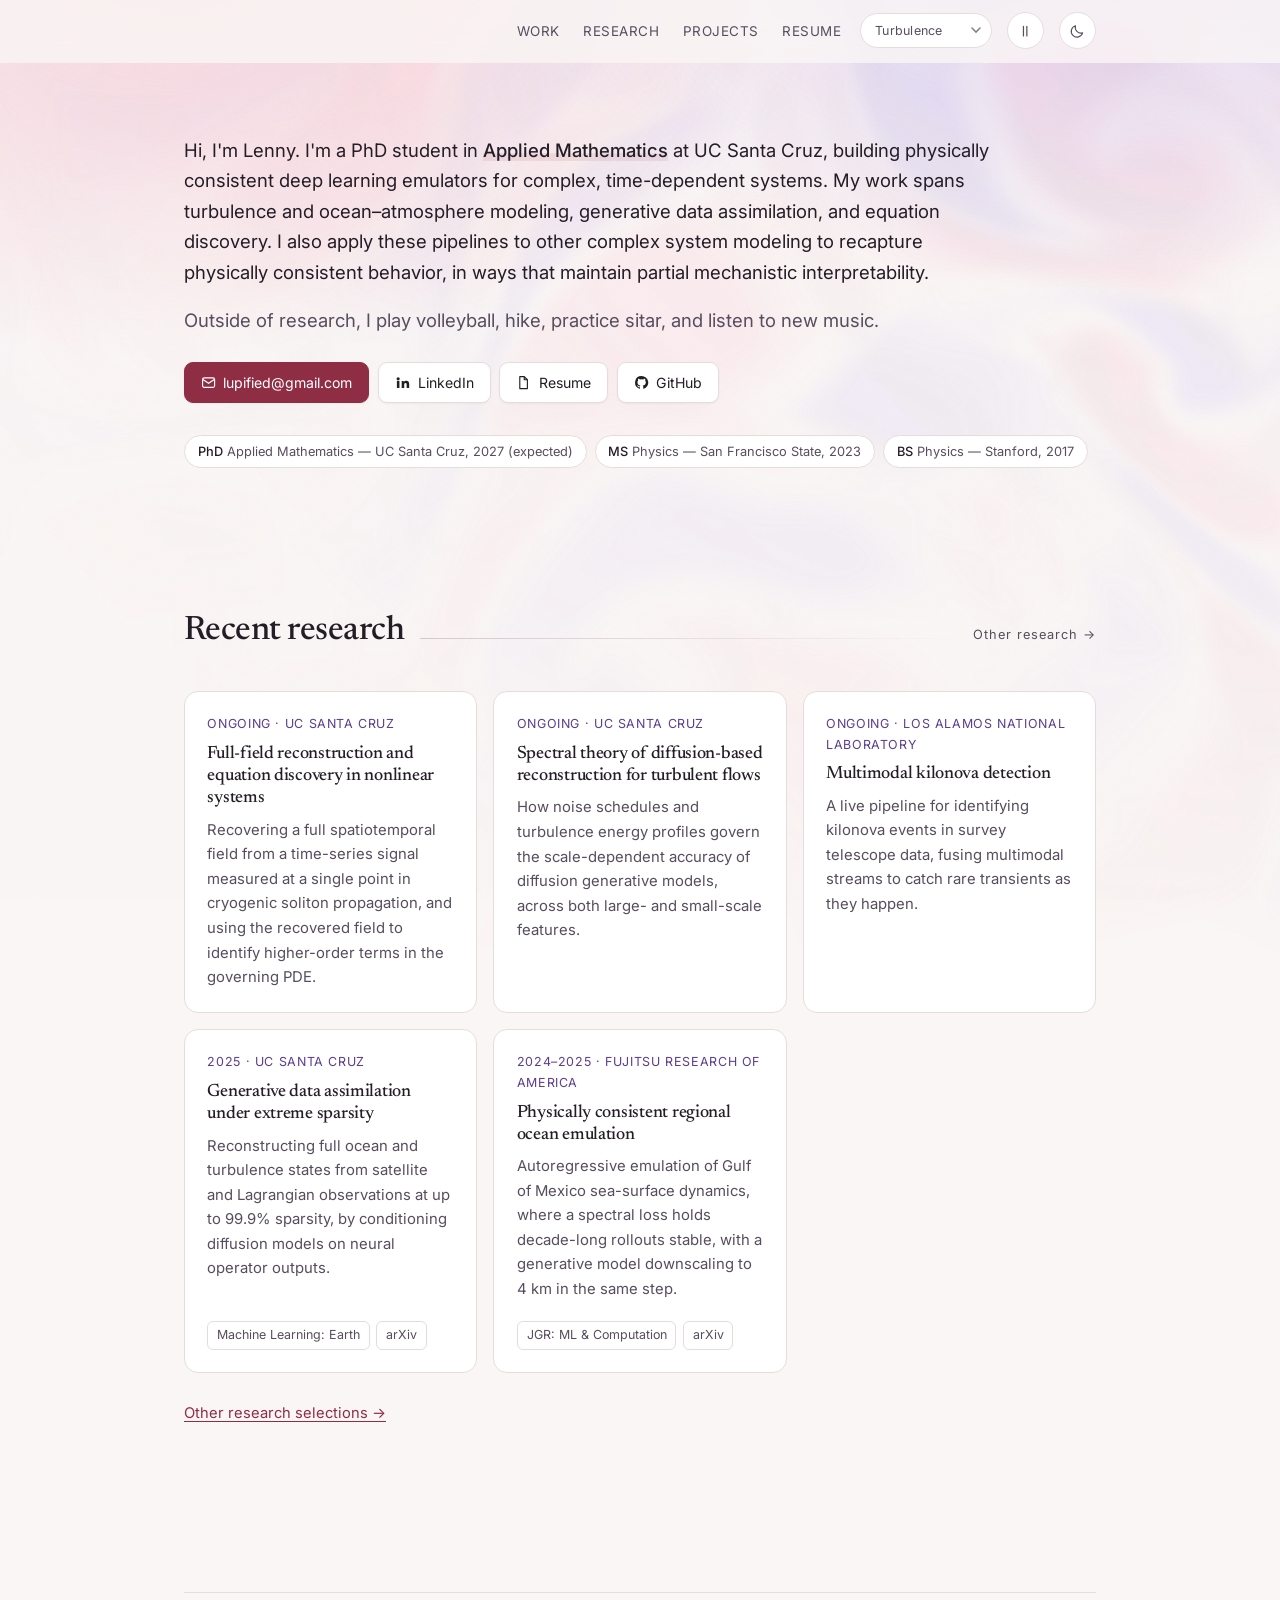
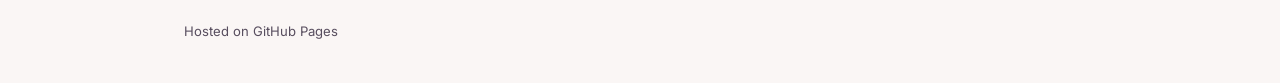
==== index.html @ c002b28a "Four background simulations, a resume page, and soft navigation The backdrop is now one of four simu" ====
<!DOCTYPE html>
<html lang="en" data-theme="dark">
<head>
<meta charset="UTF-8">
<meta name="viewport" content="width=device-width, initial-scale=1">
<title>Lenny Lupin-Jimenez</title>
<meta name="description" content="Lenny Lupin-Jimenez &mdash; PhD student in Applied Mathematics at UC Santa Cruz, building physically consistent deep learning emulators for complex, time-dependent systems.">
<meta name="color-scheme" content="dark light">

<!-- Set the theme before first paint: stored choice > system preference > dark. -->
<script>
  (function () {
    try {
      var stored = localStorage.getItem('theme');
      if (stored === 'light' || stored === 'dark') {
        document.documentElement.dataset.theme = stored;
        return;
      }
      var mq = window.matchMedia('(prefers-color-scheme: light)');
      document.documentElement.dataset.theme = mq.matches ? 'light' : 'dark';
    } catch (e) {
      document.documentElement.dataset.theme = 'dark';
    }
  })();

  // Animation preference: an explicit choice wins, otherwise follow the system
  // reduced-motion setting, otherwise on.
  (function () {
    var v = 'on';
    try {
      var stored = localStorage.getItem('anim');
      if (stored === 'on' || stored === 'off') v = stored;
      else if (window.matchMedia('(prefers-reduced-motion: reduce)').matches) v = 'off';
    } catch (e) {}
    document.documentElement.dataset.anim = v;
  })();
</script>

<link rel="preconnect" href="https://fonts.googleapis.com">
<link rel="preconnect" href="https://fonts.gstatic.com" crossorigin>
<link href="https://fonts.googleapis.com/css2?family=Newsreader:ital,opsz,wght@0,6..72,400;0,6..72,500;0,6..72,600;1,6..72,400&family=Inter:wght@400;500;600&display=swap" rel="stylesheet">
<link rel="stylesheet" href="styles.css?v=36">
</head>
<body>

<canvas id="field" aria-hidden="true"></canvas>

<a class="skip" href="#main">Skip to content</a>

<div class="topbar" id="topbar">
  <div class="wrap topbar__inner">
    <nav class="nav" aria-label="Sections">
      <a href="#work">Work</a>
      <a href="research.html">Research</a>
      <a href="projects.html">Projects</a>
      <a href="resume.html">Resume</a>
    </nav>
    <label class="simpick">
      <span class="visually-hidden">Background simulation</span>
      <select id="sim-select">
        <option value="random">Random</option>
        <option value="turbulence">Turbulence</option>
        <option value="shallow">Shallow water</option>
        <option value="convection">Convection</option>
        <option value="life">Conway's Life</option>
      </select>
    </label>
    <button class="toggle" id="motion-toggle" type="button" aria-label="Pause background animation">
      <svg class="i-pause" viewBox="0 0 24 24" fill="none" stroke="currentColor" stroke-width="1.8" stroke-linecap="round" aria-hidden="true">
        <path d="M9.5 5v14M14.5 5v14"/>
      </svg>
      <svg class="i-play" viewBox="0 0 24 24" fill="currentColor" aria-hidden="true">
        <path d="M8 5.2v13.6a.6.6 0 0 0 .92.5l10.5-6.8a.6.6 0 0 0 0-1l-10.5-6.8A.6.6 0 0 0 8 5.2z"/>
      </svg>
    </button>
    <button class="toggle" id="theme-toggle" type="button" aria-label="Switch color theme">
      <svg class="i-sun" viewBox="0 0 24 24" fill="none" stroke="currentColor" stroke-width="1.7" stroke-linecap="round" aria-hidden="true">
        <circle cx="12" cy="12" r="4"/><path d="M12 2v2M12 20v2M2 12h2M20 12h2M4.9 4.9l1.4 1.4M17.7 17.7l1.4 1.4M19.1 4.9l-1.4 1.4M6.3 17.7l-1.4 1.4"/>
      </svg>
      <svg class="i-moon" viewBox="0 0 24 24" fill="none" stroke="currentColor" stroke-width="1.7" stroke-linecap="round" stroke-linejoin="round" aria-hidden="true">
        <path d="M20 14.5A8.5 8.5 0 0 1 9.5 4a8.5 8.5 0 1 0 10.5 10.5z"/>
      </svg>
    </button>
  </div>
</div>

<main id="main">

<!-- ============ HERO ============ -->
<header class="hero">
  <div class="wrap">
    <h1 class="visually-hidden">Lenny Lupin-Jimenez</h1>

    <p class="lead">
      Hi, I'm Lenny. I'm a PhD student in <strong>Applied Mathematics</strong> at UC Santa Cruz,
      building physically consistent deep learning emulators for complex, time-dependent systems.
      My work spans turbulence and ocean&ndash;atmosphere modeling, generative data assimilation,
      and equation discovery. I also apply these pipelines to other complex system modeling to
      recapture physically consistent behavior, in ways that maintain partial mechanistic
      interpretability.
    </p>

    <p class="lead lead--muted">
      Outside of research, I play volleyball, hike, practice sitar, and listen to new music.
    </p>

    <div class="links">
      <a class="btn btn--primary" href="mailto:lupified@gmail.com">
        <svg viewBox="0 0 24 24" fill="none" stroke="currentColor" stroke-width="1.8" aria-hidden="true"><rect x="2.5" y="4.5" width="19" height="15" rx="2.5"/><path d="m3 7 9 6 9-6"/></svg>
        lupified@gmail.com
      </a>
      <a class="btn" href="https://www.linkedin.com/in/leonard-lupin-jimenez/" target="_blank" rel="noopener">
        <svg viewBox="0 0 24 24" fill="currentColor" aria-hidden="true"><path d="M4.98 3.5a2.5 2.5 0 1 1 0 5 2.5 2.5 0 0 1 0-5zM3 9.5h4v11H3v-11zm7 0h3.83v1.5h.05c.53-.95 1.83-1.95 3.77-1.95 4.03 0 4.78 2.49 4.78 5.73v5.72h-4v-5.07c0-1.21-.02-2.77-1.79-2.77-1.79 0-2.07 1.32-2.07 2.68v5.16h-4v-11z"/></svg>
        LinkedIn
      </a>
      <a class="btn" href="resume.html">
        <svg viewBox="0 0 24 24" fill="none" stroke="currentColor" stroke-width="1.8" stroke-linejoin="round" aria-hidden="true"><path d="M6 2.5h7l5 5v14H6z"/><path d="M13 2.5v5h5"/></svg>
        Resume
      </a>
      <a class="btn" href="https://github.com/lupify" target="_blank" rel="noopener">
        <svg viewBox="0 0 24 24" fill="currentColor" aria-hidden="true"><path d="M12 1.7a10.3 10.3 0 0 0-3.26 20.07c.52.1.71-.22.71-.5v-1.9c-2.87.63-3.48-1.22-3.48-1.22-.47-1.2-1.15-1.52-1.15-1.52-.94-.64.07-.63.07-.63 1.04.08 1.59 1.07 1.59 1.07.92 1.59 2.42 1.13 3.01.86.09-.67.36-1.13.66-1.39-2.29-.26-4.7-1.15-4.7-5.1 0-1.13.4-2.05 1.06-2.77-.11-.26-.46-1.3.1-2.72 0 0 .87-.28 2.85 1.06a9.8 9.8 0 0 1 5.18 0c1.98-1.34 2.85-1.06 2.85-1.06.56 1.42.21 2.46.1 2.72.66.72 1.06 1.64 1.06 2.77 0 3.96-2.42 4.83-4.72 5.09.37.32.7.95.7 1.92v2.85c0 .28.19.61.72.5A10.3 10.3 0 0 0 12 1.7z"/></svg>
        GitHub
      </a>
    </div>

    <div class="chips">
      <span class="chip"><b>PhD</b> Applied Mathematics &mdash; UC Santa Cruz, 2027 (expected)</span>
      <span class="chip"><b>MS</b> Physics &mdash; San Francisco State, 2023</span>
      <span class="chip"><b>BS</b> Physics &mdash; Stanford, 2017</span>
    </div>
  </div>
</header>

<!-- ============ SELECTED WORK ============ -->
<section class="section" id="work">
  <div class="wrap">
    <div class="section__head reveal">
      <h2>Recent research</h2>
      <span class="rule"></span>
      <a class="count" href="research.html">Other research &rarr;</a>
    </div>

    <div class="cards">
      <article class="card reveal">
        <p class="card__meta">Ongoing &middot; UC Santa Cruz</p>
        <h3>Full-field reconstruction and equation discovery in nonlinear systems</h3>
        <p class="excerpt">Recovering a full spatiotemporal field from a time-series signal
           measured at a single point in cryogenic soliton propagation, and using the
           recovered field to identify higher-order terms in the governing PDE.</p>
      </article>
      <article class="card reveal">
        <p class="card__meta">Ongoing &middot; UC Santa Cruz</p>
        <h3>Spectral theory of diffusion-based reconstruction for turbulent flows</h3>
        <p class="excerpt">How noise schedules and turbulence energy profiles govern the
           scale-dependent accuracy of diffusion generative models, across both large- and
           small-scale features.</p>
      </article>
      <article class="card reveal">
        <p class="card__meta">Ongoing &middot; Los Alamos National Laboratory</p>
        <h3>Multimodal kilonova detection</h3>
        <p class="excerpt">A live pipeline for identifying kilonova events in survey telescope data, fusing multimodal streams to catch rare transients as they happen.</p>
      </article>
      <article class="card reveal">
        <p class="card__meta">2025 &middot; UC Santa Cruz</p>
        <h3>Generative data assimilation under extreme sparsity</h3>
        <p class="excerpt">Reconstructing full ocean and turbulence states from satellite and Lagrangian observations at up to 99.9% sparsity, by conditioning diffusion models on neural operator outputs.</p>
        <div class="card__foot">
          <a href="https://iopscience.iop.org/article/10.1088/3049-4753/ae0b70" target="_blank" rel="noopener">Machine Learning: Earth</a>
          <a href="https://arxiv.org/abs/2507.06479" target="_blank" rel="noopener">arXiv</a>
        </div>
      </article>
      <article class="card reveal">
        <p class="card__meta">2024&ndash;2025 &middot; Fujitsu Research of America</p>
        <h3>Physically consistent regional ocean emulation</h3>
        <p class="excerpt">Autoregressive emulation of Gulf of Mexico sea-surface dynamics, where a spectral loss holds decade-long rollouts stable, with a generative model downscaling to 4&nbsp;km in the same step.</p>
        <div class="card__foot">
          <a href="https://agupubs.onlinelibrary.wiley.com/doi/10.1029/2025JH000851" target="_blank" rel="noopener">JGR: ML &amp; Computation</a>
          <a href="https://arxiv.org/abs/2501.05058" target="_blank" rel="noopener">arXiv</a>
        </div>
      </article>
    </div>

    <p class="pagelink"><a href="research.html">Other research selections &rarr;</a></p>
  </div>
</section>

<div class="wrap">
  <footer>
    <span>Hosted on GitHub Pages</span>
  </footer>
</div>

</main>

<script src="site.js?v=36" defer></script>
<script src="background.js?v=36" defer></script>
</body>
</html>
---- styles.css ----
/* ---------- tokens ---------- */
:root {
  --bg:          #faf6f5;
  --bg-veil:     rgba(250, 246, 245, .78);
  --surface:     #ffffff;
  --surface-2:   #f4eeed;
  --line:        #e6dcdb;
  --line-strong: #d6c8c8;
  --text:        #241d26;
  /* Darkened from #6d6274, which sat at 5.36:1 on the page white -- barely over
     AA and leaving no room for anything behind it. At 7.44:1 the glow below can
     be brighter than before and still leave muted text more legible than it was. */
  --muted:       #574d5e;
  --accent:      #8f2d45;
  --accent-2:    #5c3d8f;
  --accent-wash: rgba(143, 45, 69, .09);
  /* A near-white page loses luminance fast under a dark tint, so the light glow
     is a light, highly saturated one: it shifts hue rather than brightness and
     carries 1.7x the colour of the old maroon at better contrast. Each gradient
     ends on its own hue at zero alpha -- fading to `transparent` interpolates
     through transparent black and dirties the ramp. */
  --glow-a:      rgba(240, 138, 168, .30);
  --glow-a0:     rgba(240, 138, 168, 0);
  --glow-b:      rgba(171, 142, 232, .30);
  --glow-b0:     rgba(171, 142, 232, 0);
  --grain:       .022;
  --shadow:      0 1px 2px rgba(36,29,38,.05), 0 14px 34px -20px rgba(36,29,38,.35);

  --font-sans: "Inter", ui-sans-serif, system-ui, -apple-system, "Segoe UI", Roboto, sans-serif;
  --font-serif: "Newsreader", ui-serif, Georgia, "Times New Roman", serif;
  --measure: 68ch;
  --pad: clamp(1.1rem, 5vw, 2.5rem);
}

:root[data-theme="dark"] {
  --bg:          #17141b;
  --bg-veil:     rgba(23, 20, 27, .72);
  --surface:     #201c28;
  --surface-2:   #272131;
  --line:        #342d40;
  --line-strong: #453c54;
  --text:        #ece6f0;
  --muted:       #a89eb5;
  --accent:      #d4697f;
  --accent-2:    #ab8ede;
  --accent-wash: rgba(212, 105, 127, .12);
  --glow-a:      rgba(143, 45, 69, .38);
  --glow-a0:     rgba(143, 45, 69, 0);
  --glow-b:      rgba(92, 61, 143, .30);
  --glow-b0:     rgba(92, 61, 143, 0);
  --grain:       .035;
  --shadow:      0 1px 2px rgba(0,0,0,.3), 0 18px 40px -22px rgba(0,0,0,.8);
}

@media (prefers-color-scheme: light) {
  :root:not([data-theme="dark"]):not([data-theme="light"]) { color-scheme: light; }
}

/* ---------- background field ---------- */
#field {
  position: fixed; inset: 0;
  /* Starts invisible; background.js animates the opacity itself, frame by
     frame. It deliberately does not use a CSS transition: the reduced-motion
     block below forces every transition to 0.01ms, which turned the cross-fade
     into an instant cut for anyone with that setting. */
  opacity: 0;
  width: 100%; height: 100%;
  z-index: -2;
  pointer-events: none;
  /* The blur radius is set from JS, in units of one simulation cell. Blurring
     shrinks the painted area inward from the edges, so the canvas is inset
     slightly beyond the viewport to keep the edges covered. */
  margin: -4vmax;
  width: calc(100% + 8vmax);
  height: calc(100% + 8vmax);
}

/* ---------- base ---------- */
*, *::before, *::after { box-sizing: border-box; }

html { scroll-behavior: smooth; }
@media (prefers-reduced-motion: reduce) {
  html { scroll-behavior: auto; }
  *, *::before, *::after { animation-duration: .01ms !important; transition-duration: .01ms !important; }
}

body {
  margin: 0;
  background: var(--bg);
  color: var(--text);
  font-family: var(--font-sans);
  font-size: 1rem;
  line-height: 1.65;
  -webkit-font-smoothing: antialiased;
  overflow-x: hidden;
}

a { color: var(--accent); text-underline-offset: 3px; text-decoration-thickness: 1px; }
a:hover { color: var(--text); }
:focus-visible { outline: 2px solid var(--accent-2); outline-offset: 3px; border-radius: 3px; }

h1, h2, h3 { font-family: var(--font-serif); font-weight: 500; line-height: 1.15; margin: 0; letter-spacing: -.015em; }

.wrap { width: min(100%, 62rem); margin-inline: auto; padding-inline: var(--pad); }

/* Publication titles, author lists and DOIs contain long unbroken runs; without
   this they push the page sideways on a phone. */
.lead, .desc, .excerpt, .entry__org, .paper__title, .paper__authors, .card p {
  overflow-wrap: break-word;
}

.skip {
  position: absolute; left: -9999px; top: 0;
  background: var(--surface); color: var(--text);
  padding: .6rem 1rem; border-radius: 8px; z-index: 100;
}
.skip:focus { left: 1rem; top: 1rem; }

.visually-hidden {
  position: absolute; width: 1px; height: 1px;
  margin: -1px; padding: 0; overflow: hidden;
  clip: rect(0 0 0 0); clip-path: inset(50%); white-space: nowrap;
}

/* ---------- top bar ---------- */
.topbar {
  position: sticky; top: 0; z-index: 20;
  background: var(--bg-veil);
  backdrop-filter: blur(12px);
  border-bottom: 1px solid transparent;
  transition: border-color .3s ease;
}
.topbar[data-stuck="true"] { border-bottom-color: var(--line); }
.topbar__inner {
  display: flex; align-items: center; justify-content: flex-end;
  flex-wrap: wrap; gap: .45rem .6rem;
  padding-block: .5rem;
  min-height: 3.85rem;
}

.nav { display: flex; gap: .25rem; }
.nav a {
  color: var(--muted); text-decoration: none;
  font-size: .84rem; letter-spacing: .04em; text-transform: uppercase;
  padding: .45rem .6rem; border-radius: 7px;
  transition: color .18s ease, background-color .18s ease;
}
.nav a:hover { color: var(--text); background: var(--accent-wash); }

/* Simulation picker.  Sized and coloured like the round toggles beside it so
   the toolbar reads as one group. */
.simpick { display: inline-flex; align-items: center; }
.simpick select {
  appearance: none; -webkit-appearance: none;
  font: inherit; font-size: .78rem; letter-spacing: .02em;
  color: var(--muted);
  background-color: var(--surface);
  background-image: url("data:image/svg+xml,%3Csvg xmlns='http://www.w3.org/2000/svg' width='10' height='7' viewBox='0 0 10 7'%3E%3Cpath d='M1 1l4 4 4-4' fill='none' stroke='%238a8090' stroke-width='1.6' stroke-linecap='round'/%3E%3C/svg%3E");
  background-repeat: no-repeat;
  background-position: right .62rem center;
  border: 1px solid var(--line); border-radius: 999px;
  padding: .38rem 1.75rem .38rem .85rem;
  cursor: pointer;
  transition: color .18s ease, border-color .18s ease;
}
.simpick select:hover { color: var(--text); border-color: var(--line-strong); }
.simpick select option { color: var(--text); background: var(--surface); }
@media (max-width: 620px) {
  .simpick select { font-size: .74rem; padding: .34rem 1.5rem .34rem .7rem; }
  .nav a { padding: .4rem .45rem; }
}

.toggle {
  display: grid; place-items: center;
  width: 2.3rem; height: 2.3rem; flex: none; margin-left: .35rem;
  border: 1px solid var(--line); border-radius: 999px;
  background: var(--surface); color: var(--muted);
  cursor: pointer;
  transition: color .18s ease, border-color .18s ease, transform .18s ease;
}
.toggle:hover { color: var(--accent); border-color: var(--line-strong); transform: rotate(-12deg); }
.toggle svg { width: 1.02rem; height: 1.02rem; }
:root[data-anim="on"]  .toggle .i-pause { display: block; }
:root[data-anim="on"]  .toggle .i-play  { display: none; }
:root[data-anim="off"] .toggle .i-pause { display: none; }
:root[data-anim="off"] .toggle .i-play  { display: block; }
#motion-toggle:hover { transform: none; }

:root[data-theme="dark"] .toggle .i-sun { display: block; }
:root[data-theme="dark"] .toggle .i-moon { display: none; }
:root[data-theme="light"] .toggle .i-sun { display: none; }
:root[data-theme="light"] .toggle .i-moon { display: block; }

/* ---------- hero ---------- */
.hero { position: relative; padding-block: clamp(2.5rem, 8vw, 4.5rem) clamp(2.5rem, 7vw, 4.5rem); }

/* The glow belongs to the page, not to the hero: anchored to a box whose height
   changes from page to page it landed differently on each, and its lower edge
   could cut off mid-fade. This is one band across the top of the document,
   identical everywhere. */
body::before {
  content: "";
  position: absolute; inset: 0 0 auto 0;
  height: clamp(26rem, 62vh, 46rem);
  background:
    radial-gradient(58rem 34rem at 14% -4%, var(--glow-a), var(--glow-a0) 70%),
    radial-gradient(50rem 30rem at 86% -10%, var(--glow-b), var(--glow-b0) 72%);
  pointer-events: none; z-index: -1;
}

/* A wide, smooth alpha ramp cannot be represented in 8-bit colour, so it steps
   into visible rings -- the banding across the top of the page. Faint
   monochrome noise over the top dithers those steps away. It is far too weak to
   read as texture; it is what makes the gradient look continuous. */
body::after {
  content: "";
  position: fixed; inset: 0;
  background-image: url("data:image/svg+xml,%3Csvg xmlns='http://www.w3.org/2000/svg' width='140' height='140'%3E%3Cfilter id='n'%3E%3CfeTurbulence type='fractalNoise' baseFrequency='.85' numOctaves='2' stitchTiles='stitch'/%3E%3CfeColorMatrix type='saturate' values='0'/%3E%3C/filter%3E%3Crect width='140' height='140' filter='url(%23n)'/%3E%3C/svg%3E");
  opacity: var(--grain);
  pointer-events: none; z-index: -1;
}
.lead { font-size: clamp(1.04rem, 2.2vw, 1.16rem); max-width: var(--measure); margin: 0 0 1.1rem; }
.lead--muted { color: var(--muted); }
.lead strong { font-weight: 500; color: var(--text); box-shadow: inset 0 -.42em 0 var(--accent-wash); }

.chips { display: flex; flex-wrap: wrap; gap: .5rem; margin-top: 2rem; }
.chip {
  font-size: .8rem; color: var(--muted);
  border: 1px solid var(--line); border-radius: 999px;
  padding: .3rem .8rem; background: var(--surface);
}
.chip b { font-weight: 500; color: var(--text); }

.links { display: flex; flex-wrap: wrap; gap: .55rem; margin-top: 1.6rem; }
.btn {
  display: inline-flex; align-items: center; gap: .45rem;
  font-size: .88rem; text-decoration: none;
  padding: .52rem 1rem; border-radius: 9px;
  border: 1px solid var(--line); background: var(--surface); color: var(--text);
  box-shadow: var(--shadow);
  transition: border-color .18s ease, transform .18s ease, color .18s ease;
}
.btn:hover { color: var(--accent); border-color: var(--accent); transform: translateY(-1px); }
.btn--primary { background: var(--accent); border-color: var(--accent); color: #fff; }
.btn--primary:hover { color: #fff; filter: brightness(1.08); }
:root[data-theme="dark"] .btn--primary { color: #1b1016; }
:root[data-theme="dark"] .btn--primary:hover { color: #1b1016; }
.btn svg { width: .95rem; height: .95rem; flex: none; }

/* ---------- sections ---------- */
section { scroll-margin-top: 5rem; }
.section { padding-block: clamp(2.75rem, 7vw, 4.5rem); }
.section__head { display: flex; align-items: baseline; gap: 1rem; margin-bottom: 2.5rem; }
.section__head h2 { font-size: clamp(1.55rem, 4vw, 2.1rem); white-space: nowrap; }
.section__head .rule { flex: 1; height: 1px; background: linear-gradient(90deg, var(--line-strong), transparent); }
.section__head .count { font-size: .8rem; color: var(--muted); letter-spacing: .08em; }

/* ---------- research timeline ---------- */
.entries { display: flex; flex-direction: column; gap: 2.5rem; }
.entry { display: grid; grid-template-columns: 9.5rem 1fr; gap: 1.75rem; }
.entry__rail { position: relative; padding-top: .28rem; }
.entry__years { font-size: .82rem; color: var(--accent-2); letter-spacing: .04em; font-variant-numeric: tabular-nums; }
.entry__place { display: block; font-size: .8rem; color: var(--muted); margin-top: .15rem; }
.entry__body { position: relative; padding-left: 1.75rem; border-left: 1px solid var(--line); }
.entry__body::before {
  content: ""; position: absolute; left: -4.5px; top: .62rem;
  width: 8px; height: 8px; border-radius: 999px;
  background: var(--accent); box-shadow: 0 0 0 4px var(--bg);
}
.entry h3 { font-size: 1.3rem; margin-bottom: .3rem; }
.entry__org { font-size: .89rem; color: var(--muted); margin: 0 0 .8rem; }
.entry__org b { font-weight: 500; color: var(--text); }
.entry p.desc { margin: 0; max-width: var(--measure); }

.papers { list-style: none; margin: 1.1rem 0 0; padding: 0; display: flex; flex-direction: column; gap: .55rem; }
.paper {
  display: block; text-decoration: none; color: inherit;
  border: 1px solid var(--line); border-left: 2px solid var(--line-strong);
  border-radius: 4px 10px 10px 4px;
  background: var(--surface);
  padding: .75rem .95rem;
  transition: border-color .18s ease, background-color .18s ease, transform .18s ease;
}
.paper:hover { border-left-color: var(--accent); background: var(--surface-2); transform: translateX(2px); }
.paper__title { font-family: var(--font-serif); font-size: 1.02rem; line-height: 1.35; display: block; }
.paper:hover .paper__title { color: var(--accent); }
.paper__authors { display: block; font-size: .82rem; color: var(--muted); margin-top: .3rem; }
.paper__authors b { color: var(--text); font-weight: 600; }
.paper__meta { display: flex; flex-wrap: wrap; align-items: center; gap: .45rem; margin-top: .5rem; }
.tag {
  font-size: .71rem; letter-spacing: .05em; text-transform: uppercase;
  color: var(--muted); border: 1px solid var(--line); border-radius: 5px; padding: .12rem .45rem;
}
.tag--venue { color: var(--accent-2); border-color: currentColor; opacity: .9; }

@media (max-width: 760px) {
  .entry { grid-template-columns: 1fr; gap: .7rem; }
  .entry__rail { padding-top: 0; }
  .entry__place { display: inline; margin-left: .5rem; }
  .entry__body { padding-left: 1.1rem; }
}

/* ---------- contact ---------- */
.contact {
  border: 1px solid var(--line); border-radius: 16px;
  background: var(--surface);
  padding: clamp(1.5rem, 5vw, 2.5rem);
  display: flex; flex-wrap: wrap; align-items: center; justify-content: space-between; gap: 1.5rem;
}
.contact h2 { font-size: 1.6rem; margin-bottom: .4rem; }
.contact p { margin: 0; color: var(--muted); max-width: 38ch; }

footer {
  border-top: 1px solid var(--line);
  margin-top: clamp(3rem, 8vw, 5rem);
  padding-block: 1.75rem 2.5rem;
  font-size: .82rem; color: var(--muted);
  display: flex; flex-wrap: wrap; gap: .75rem;
}

/* ---------- reveal ---------- */
.reveal { opacity: 0; transform: translateY(14px); transition: opacity .6s ease, transform .6s ease; }
.reveal.is-in { opacity: 1; transform: none; }
@media (prefers-reduced-motion: reduce) { .reveal { opacity: 1; transform: none; } }

/* ---------- selected work cards ---------- */
.cards { display: grid; gap: 1rem; grid-template-columns: repeat(auto-fit, minmax(15rem, 1fr)); }
.card {
  position: relative; overflow: hidden;
  border: 1px solid var(--line); border-radius: 14px;
  background: var(--surface); padding: 1.4rem;
  display: flex; flex-direction: column; gap: .5rem;
  transition: border-color .2s ease, transform .2s ease, box-shadow .2s ease;
}
.card::after {
  content: ""; position: absolute; inset: 0 0 auto 0; height: 2px;
  background: linear-gradient(90deg, var(--accent), var(--accent-2));
  opacity: 0; transition: opacity .2s ease;
}
.card:hover { transform: translateY(-3px); border-color: var(--line-strong); box-shadow: var(--shadow); }
.card:hover::after { opacity: 1; }
.card__meta { margin: 0; font-size: .78rem; letter-spacing: .05em; text-transform: uppercase; color: var(--accent-2); }
.card h3 { font-size: 1.12rem; line-height: 1.25; }
.card p.excerpt { margin: 0; font-size: .93rem; color: var(--muted); }
.card__foot { margin-top: auto; padding-top: .7rem; display: flex; flex-wrap: wrap; gap: .4rem; }
.card__foot a {
  font-size: .78rem; text-decoration: none; color: var(--muted);
  border: 1px solid var(--line); border-radius: 6px; padding: .2rem .55rem;
  transition: color .18s ease, border-color .18s ease;
}
.card__foot a:hover { color: var(--accent); border-color: var(--accent); }

.section__head a.count { text-decoration: none; white-space: nowrap; }
.section__head a.count:hover { color: var(--accent); }

.pagelink { display: inline-flex; align-items: center; gap: .4rem; margin-top: 1.75rem; font-size: .92rem; }


.card__tags { margin: .25rem 0 0; display: flex; flex-wrap: wrap; gap: .35rem; }

/* ---------- embedded CV ---------- */
.pdf {
  display: block; width: 100%;
  height: min(82vh, 1180px);
  border: 1px solid var(--line); border-radius: 12px;
  background: var(--surface);
}
.pdf__fallback {
  display: flex; flex-direction: column; align-items: center; justify-content: center;
  gap: 1rem; height: 100%; padding: 2rem; text-align: center; color: var(--muted);
}
@media (max-width: 620px) { .pdf { height: 70vh; } }
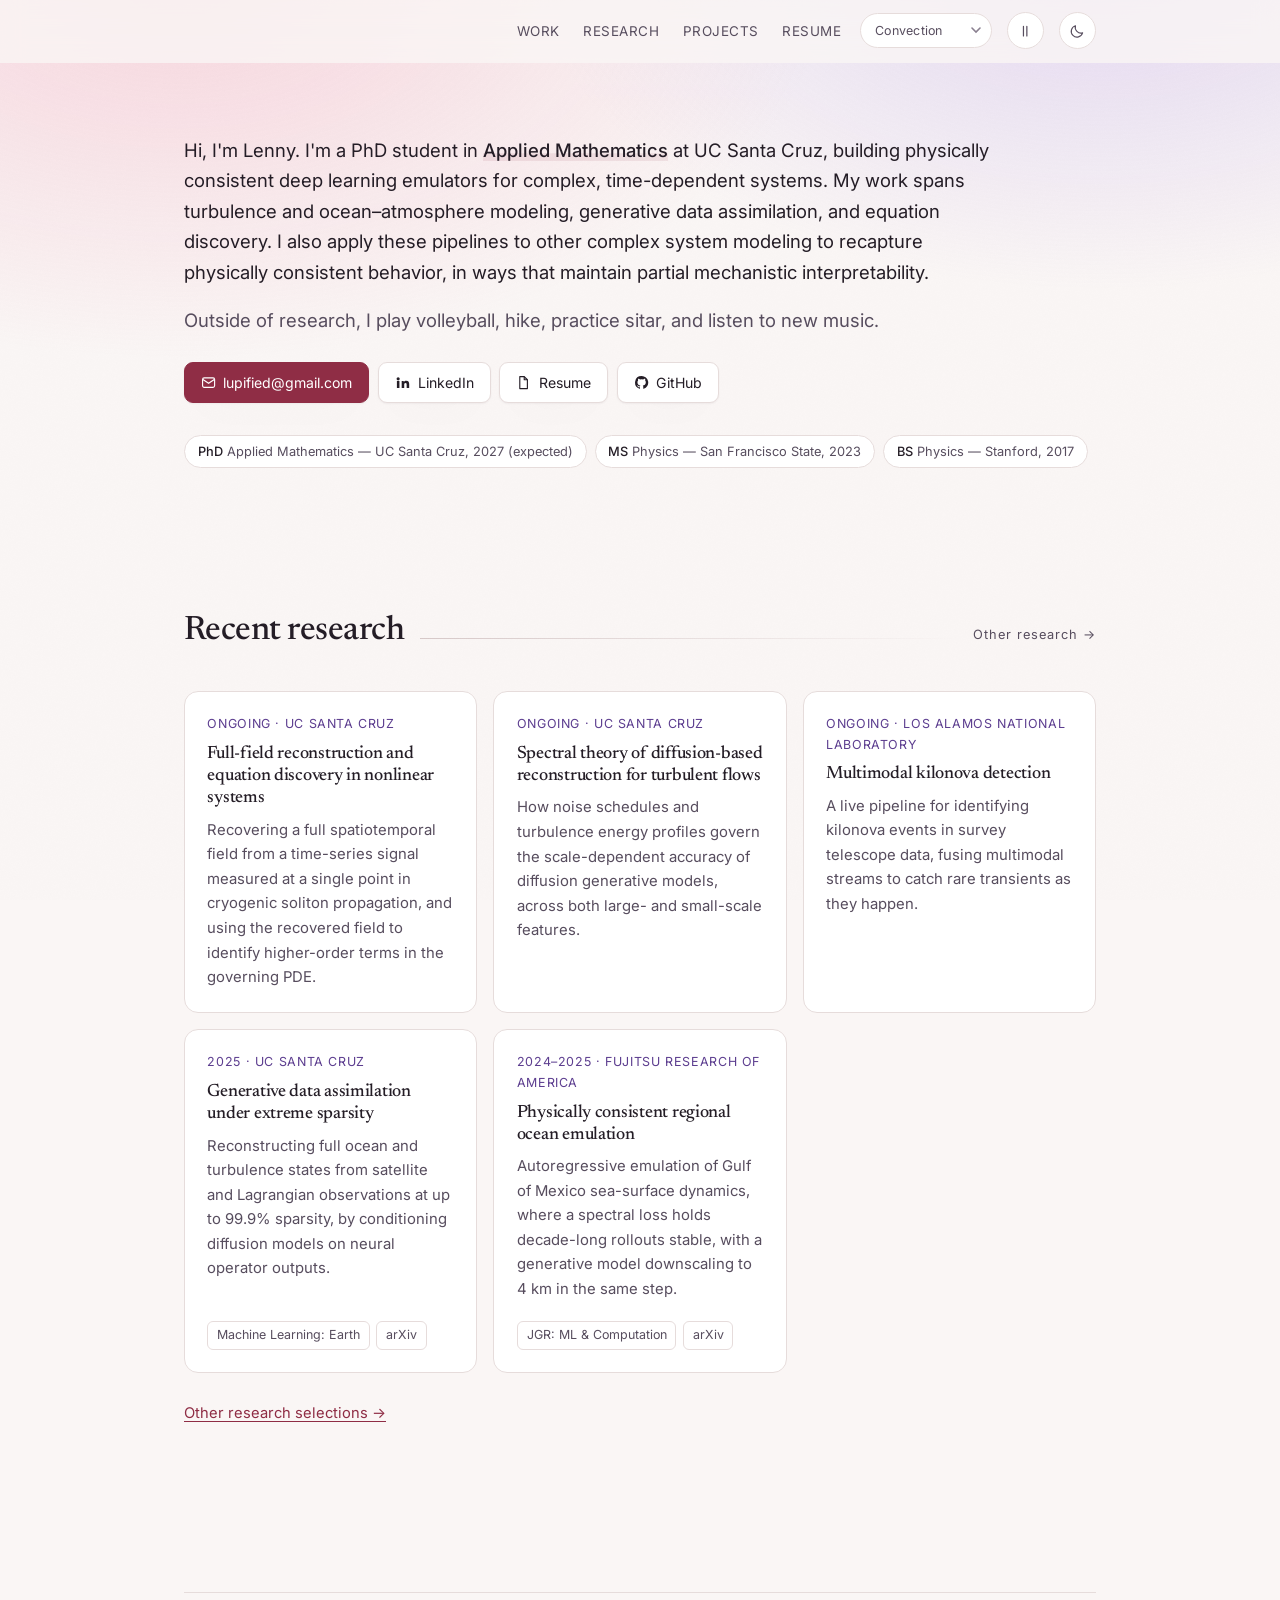
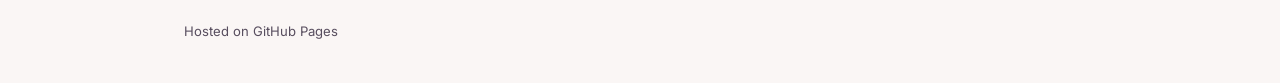
==== commit af2eb8c7: "Analytics hooks for pageviews and outbound clicks Nothing is loaded and nothing is sent: these forwa" ====
--- a/index.html
+++ b/index.html
@@ -192,7 +192,7 @@
 
 </main>
 
-<script src="site.js?v=36" defer></script>
+<script src="site.js?v=37" defer></script>
 <script src="background.js?v=36" defer></script>
 </body>
 </html>
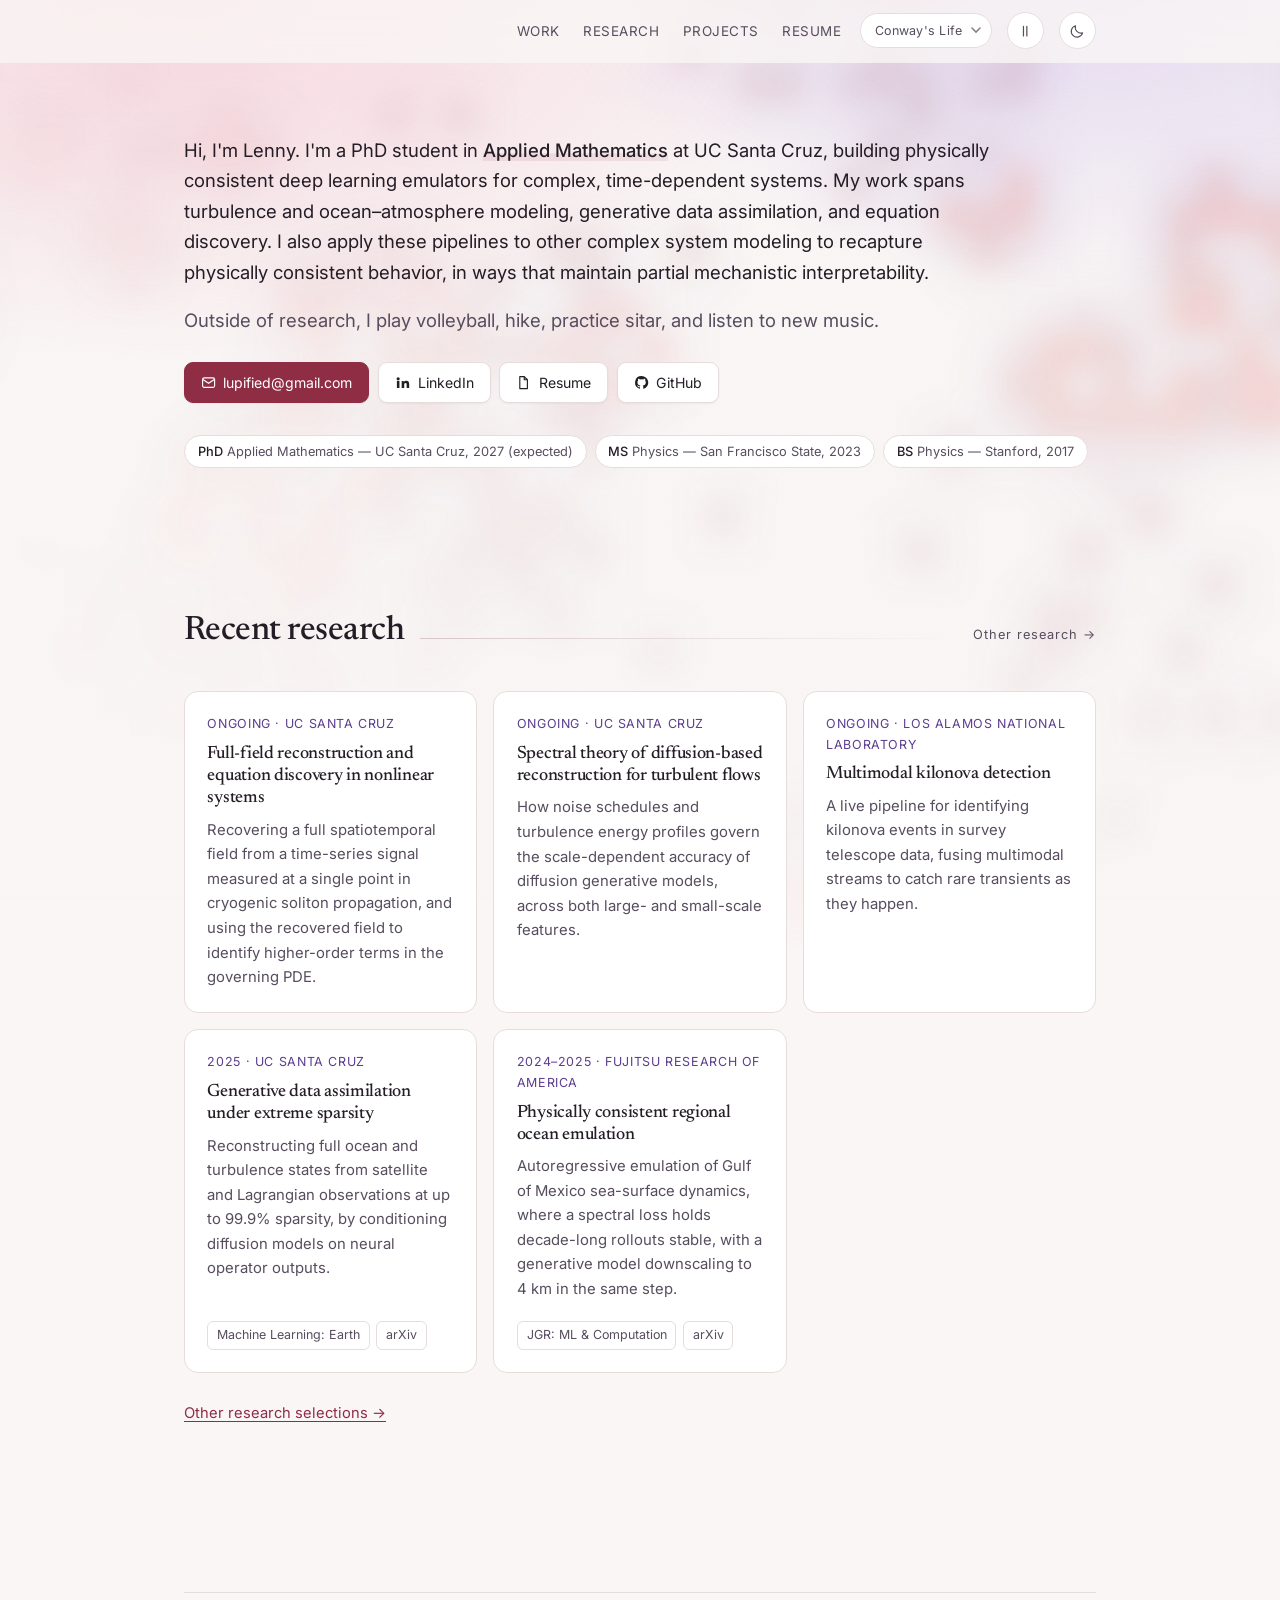
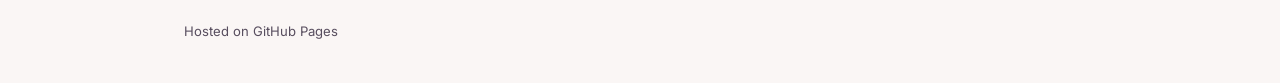
==== commit 3c191ef2: "Smooth the mouse wheel, without touching anything else CSS scroll-behavior only smooths programmatic" ====
--- a/index.html
+++ b/index.html
@@ -192,7 +192,7 @@
 
 </main>
 
-<script src="site.js?v=37" defer></script>
+<script src="site.js?v=38" defer></script>
 <script src="background.js?v=36" defer></script>
 </body>
 </html>
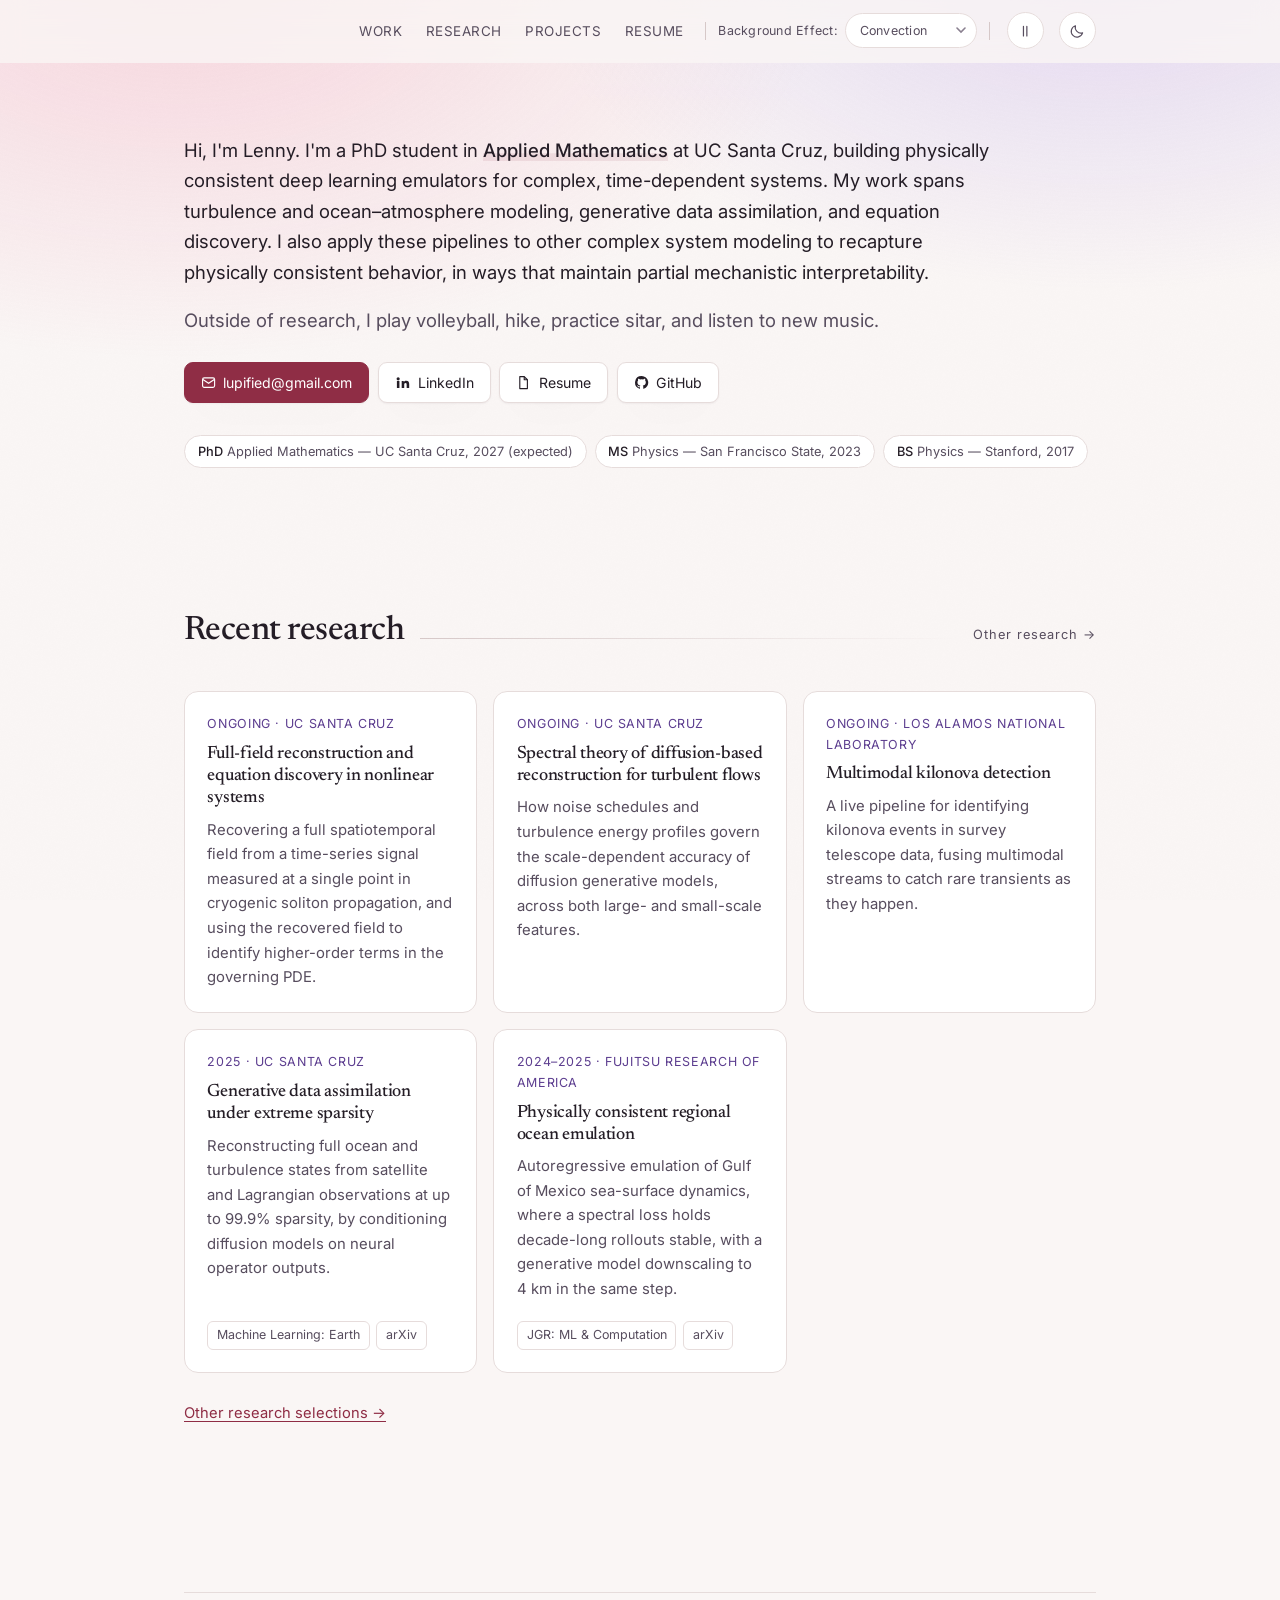
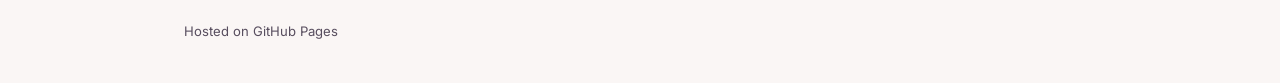
==== commit 9cdbb1cc: "Label the background picker and rule the toolbar into groups A hairline after the page links and aft" ====
--- a/index.html
+++ b/index.html
@@ -39,7 +39,7 @@
 <link rel="preconnect" href="https://fonts.googleapis.com">
 <link rel="preconnect" href="https://fonts.gstatic.com" crossorigin>
 <link href="https://fonts.googleapis.com/css2?family=Newsreader:ital,opsz,wght@0,6..72,400;0,6..72,500;0,6..72,600;1,6..72,400&family=Inter:wght@400;500;600&display=swap" rel="stylesheet">
-<link rel="stylesheet" href="styles.css?v=36">
+<link rel="stylesheet" href="styles.css?v=39">
 </head>
 <body>
 
@@ -55,8 +55,9 @@
       <a href="projects.html">Projects</a>
       <a href="resume.html">Resume</a>
     </nav>
+    <span class="bar" aria-hidden="true"></span>
     <label class="simpick">
-      <span class="visually-hidden">Background simulation</span>
+      <span class="simpick__label">Background Effect:</span>
       <select id="sim-select">
         <option value="random">Random</option>
         <option value="turbulence">Turbulence</option>
@@ -65,6 +66,7 @@
         <option value="life">Conway's Life</option>
       </select>
     </label>
+    <span class="bar" aria-hidden="true"></span>
     <button class="toggle" id="motion-toggle" type="button" aria-label="Pause background animation">
       <svg class="i-pause" viewBox="0 0 24 24" fill="none" stroke="currentColor" stroke-width="1.8" stroke-linecap="round" aria-hidden="true">
         <path d="M9.5 5v14M14.5 5v14"/>
@@ -192,7 +194,7 @@
 
 </main>
 
-<script src="site.js?v=38" defer></script>
-<script src="background.js?v=36" defer></script>
+<script src="site.js?v=39" defer></script>
+<script src="background.js?v=39" defer></script>
 </body>
 </html>
--- a/styles.css
+++ b/styles.css
@@ -147,9 +147,20 @@
 }
 .nav a:hover { color: var(--text); background: var(--accent-wash); }
 
+/* A hairline between groups in the toolbar: the pages, the background control,
+   and the two round buttons. */
+.bar {
+  width: 1px; height: 1.15rem; flex: none;
+  background: var(--line-strong);
+  margin-inline: .15rem;
+}
+
 /* Simulation picker.  Sized and coloured like the round toggles beside it so
    the toolbar reads as one group. */
-.simpick { display: inline-flex; align-items: center; }
+.simpick { display: inline-flex; align-items: center; gap: .45rem; }
+.simpick__label {
+  font-size: .78rem; letter-spacing: .02em; color: var(--muted); white-space: nowrap;
+}
 .simpick select {
   appearance: none; -webkit-appearance: none;
   font: inherit; font-size: .78rem; letter-spacing: .02em;
@@ -167,7 +178,11 @@
 .simpick select option { color: var(--text); background: var(--surface); }
 @media (max-width: 620px) {
   .simpick select { font-size: .74rem; padding: .34rem 1.5rem .34rem .7rem; }
+  .simpick__label { font-size: .72rem; }
   .nav a { padding: .4rem .45rem; }
+  /* the toolbar wraps at this width, which puts the dividers in the wrong
+     places, so they go rather than mislead */
+  .bar { display: none; }
 }
 
 .toggle {
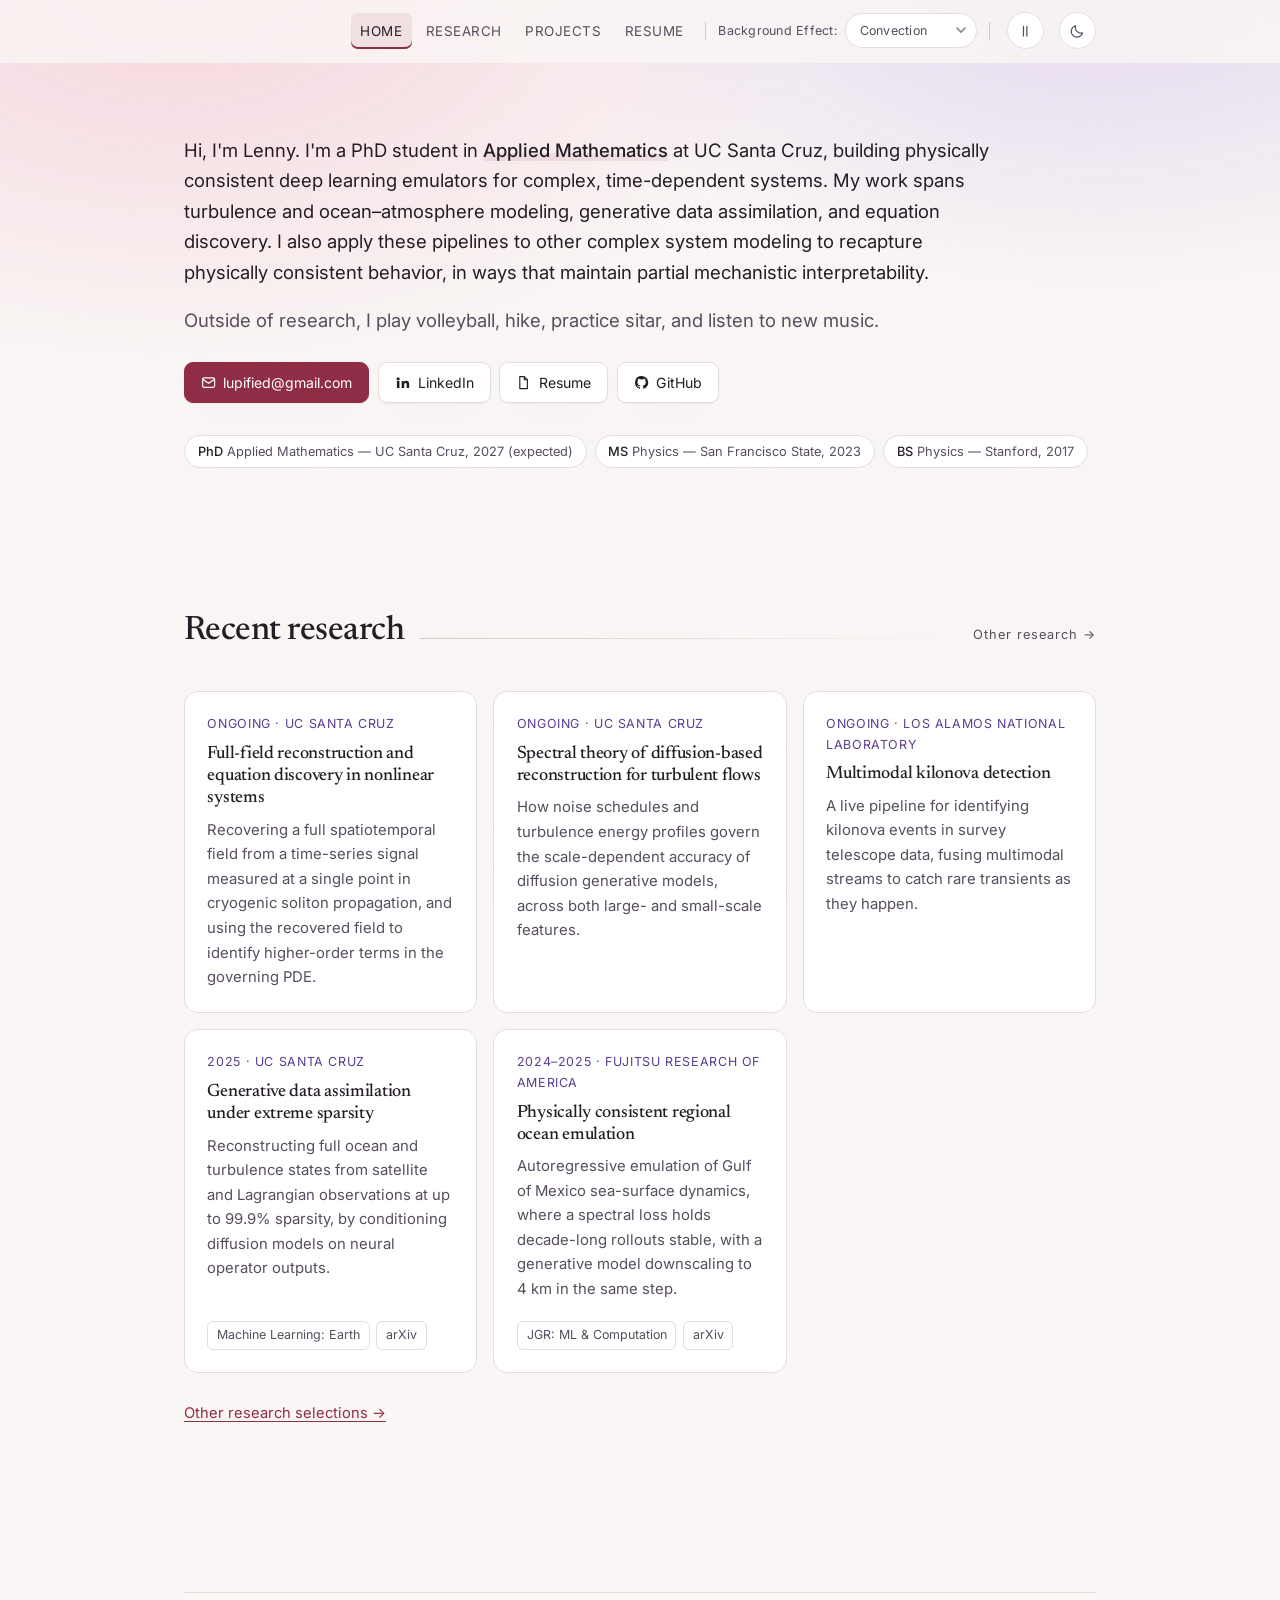
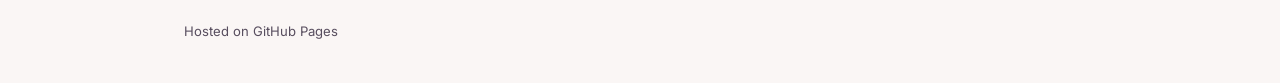
==== commit 0a3b7066: "Highlight the page you are on Each page's nav pointed at an in-page anchor for its own entry, so the" ====
--- a/index.html
+++ b/index.html
@@ -39,7 +39,7 @@
 <link rel="preconnect" href="https://fonts.googleapis.com">
 <link rel="preconnect" href="https://fonts.gstatic.com" crossorigin>
 <link href="https://fonts.googleapis.com/css2?family=Newsreader:ital,opsz,wght@0,6..72,400;0,6..72,500;0,6..72,600;1,6..72,400&family=Inter:wght@400;500;600&display=swap" rel="stylesheet">
-<link rel="stylesheet" href="styles.css?v=39">
+<link rel="stylesheet" href="styles.css?v=40">
 </head>
 <body>
 
@@ -50,7 +50,7 @@
 <div class="topbar" id="topbar">
   <div class="wrap topbar__inner">
     <nav class="nav" aria-label="Sections">
-      <a href="#work">Work</a>
+      <a href="index.html">Home</a>
       <a href="research.html">Research</a>
       <a href="projects.html">Projects</a>
       <a href="resume.html">Resume</a>
@@ -194,7 +194,7 @@
 
 </main>
 
-<script src="site.js?v=39" defer></script>
+<script src="site.js?v=40" defer></script>
 <script src="background.js?v=39" defer></script>
 </body>
 </html>
--- a/styles.css
+++ b/styles.css
@@ -146,6 +146,11 @@
   transition: color .18s ease, background-color .18s ease;
 }
 .nav a:hover { color: var(--text); background: var(--accent-wash); }
+.nav a[aria-current="page"] {
+  color: var(--text);
+  background: var(--accent-wash);
+  box-shadow: inset 0 -2px 0 var(--accent);
+}
 
 /* A hairline between groups in the toolbar: the pages, the background control,
    and the two round buttons. */
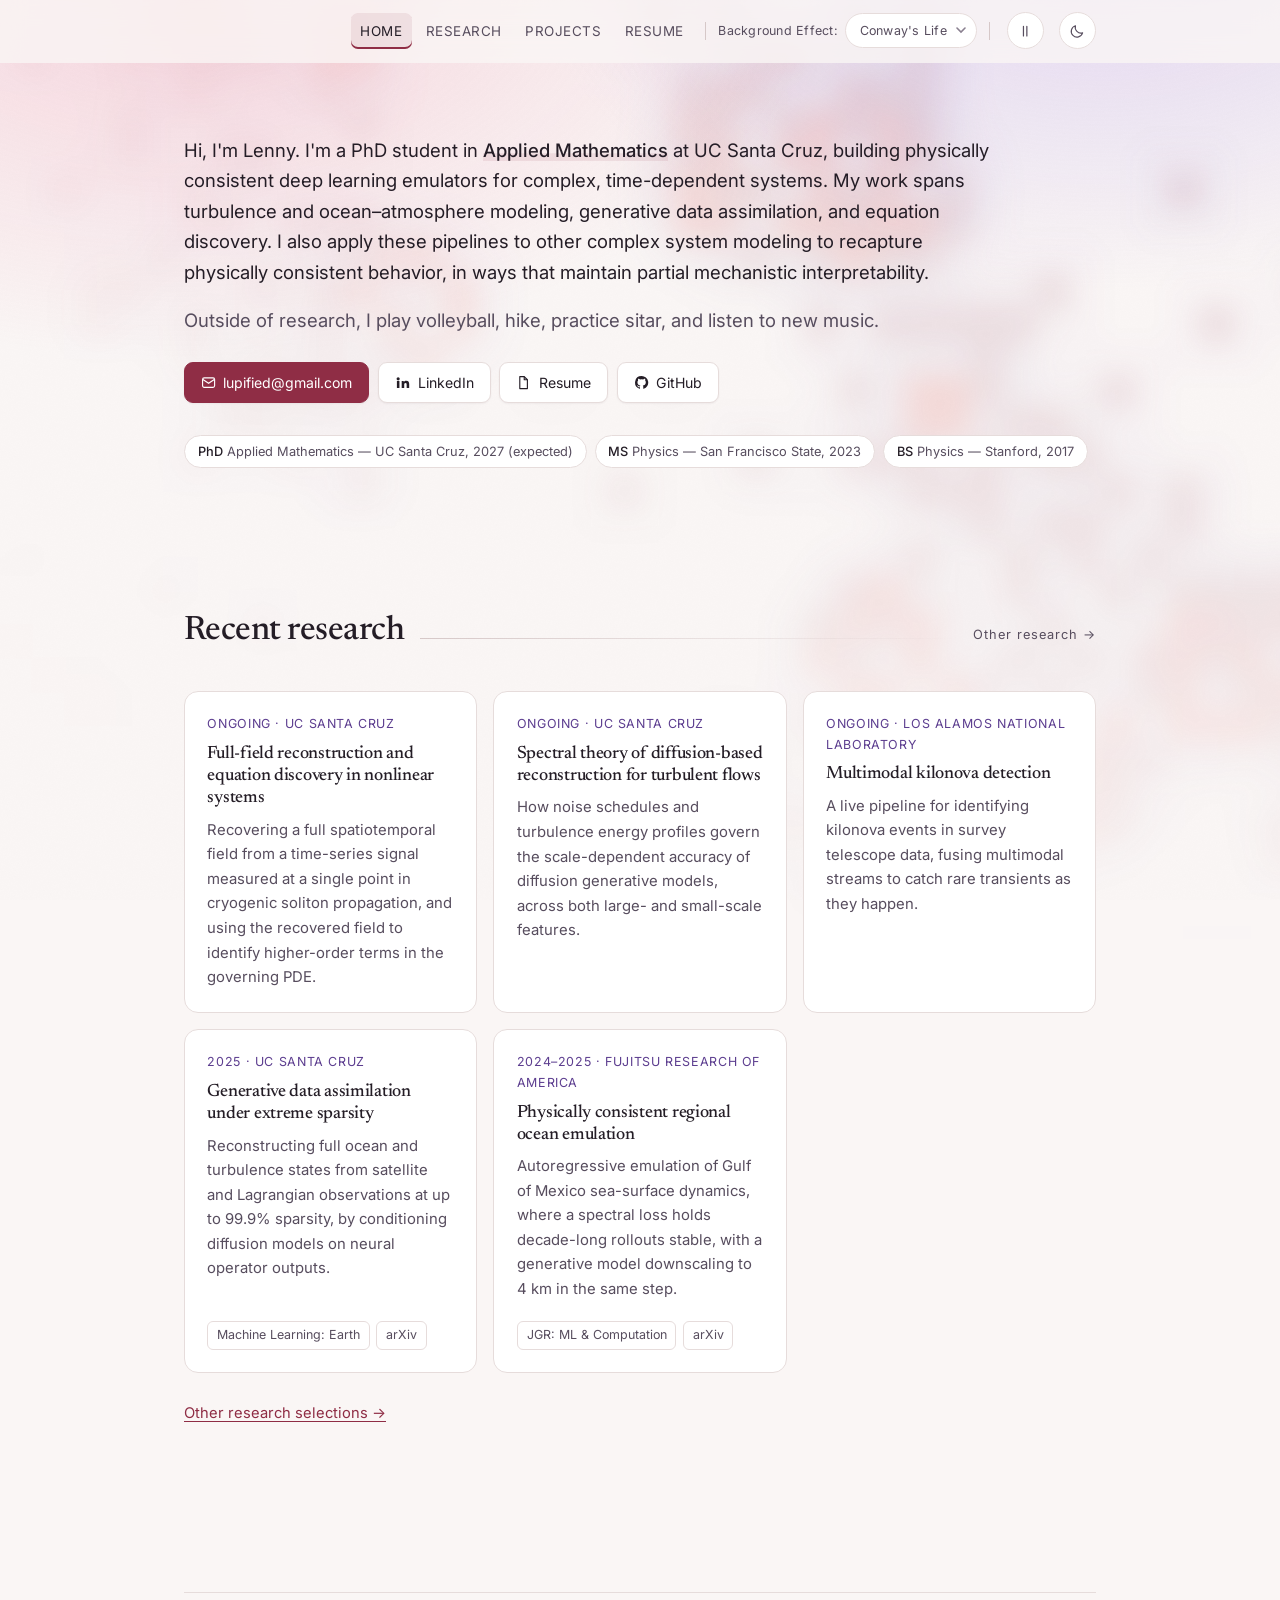
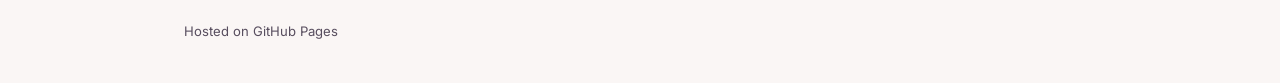
==== commit 72c0a37a: "Run the background by default on a first visit It previously started paused whenever the system aske" ====
--- a/index.html
+++ b/index.html
@@ -23,18 +23,22 @@
     }
   })();
 
-  // Animation preference: an explicit choice wins, otherwise follow the system
-  // reduced-motion setting, otherwise on.
+  // Animation preference: on unless this visitor has turned it off before.
+  // Set before first paint so the background never starts and then stops.
   (function () {
     var v = 'on';
     try {
       var stored = localStorage.getItem('anim');
       if (stored === 'on' || stored === 'off') v = stored;
-      else if (window.matchMedia('(prefers-reduced-motion: reduce)').matches) v = 'off';
     } catch (e) {}
     document.documentElement.dataset.anim = v;
   })();
 </script>
+
+<!-- Analytics: GoatCounter, no cookies and no consent banner needed.  Counts
+     the first pageview itself; site.js counts the soft navigations after it. -->
+<script data-goatcounter="https://lupify.goatcounter.com/count"
+        async src="//gc.zgo.at/count.js"></script>
 
 <link rel="preconnect" href="https://fonts.googleapis.com">
 <link rel="preconnect" href="https://fonts.gstatic.com" crossorigin>
@@ -194,7 +198,7 @@
 
 </main>
 
-<script src="site.js?v=40" defer></script>
+<script src="site.js?v=41" defer></script>
 <script src="background.js?v=39" defer></script>
 </body>
 </html>
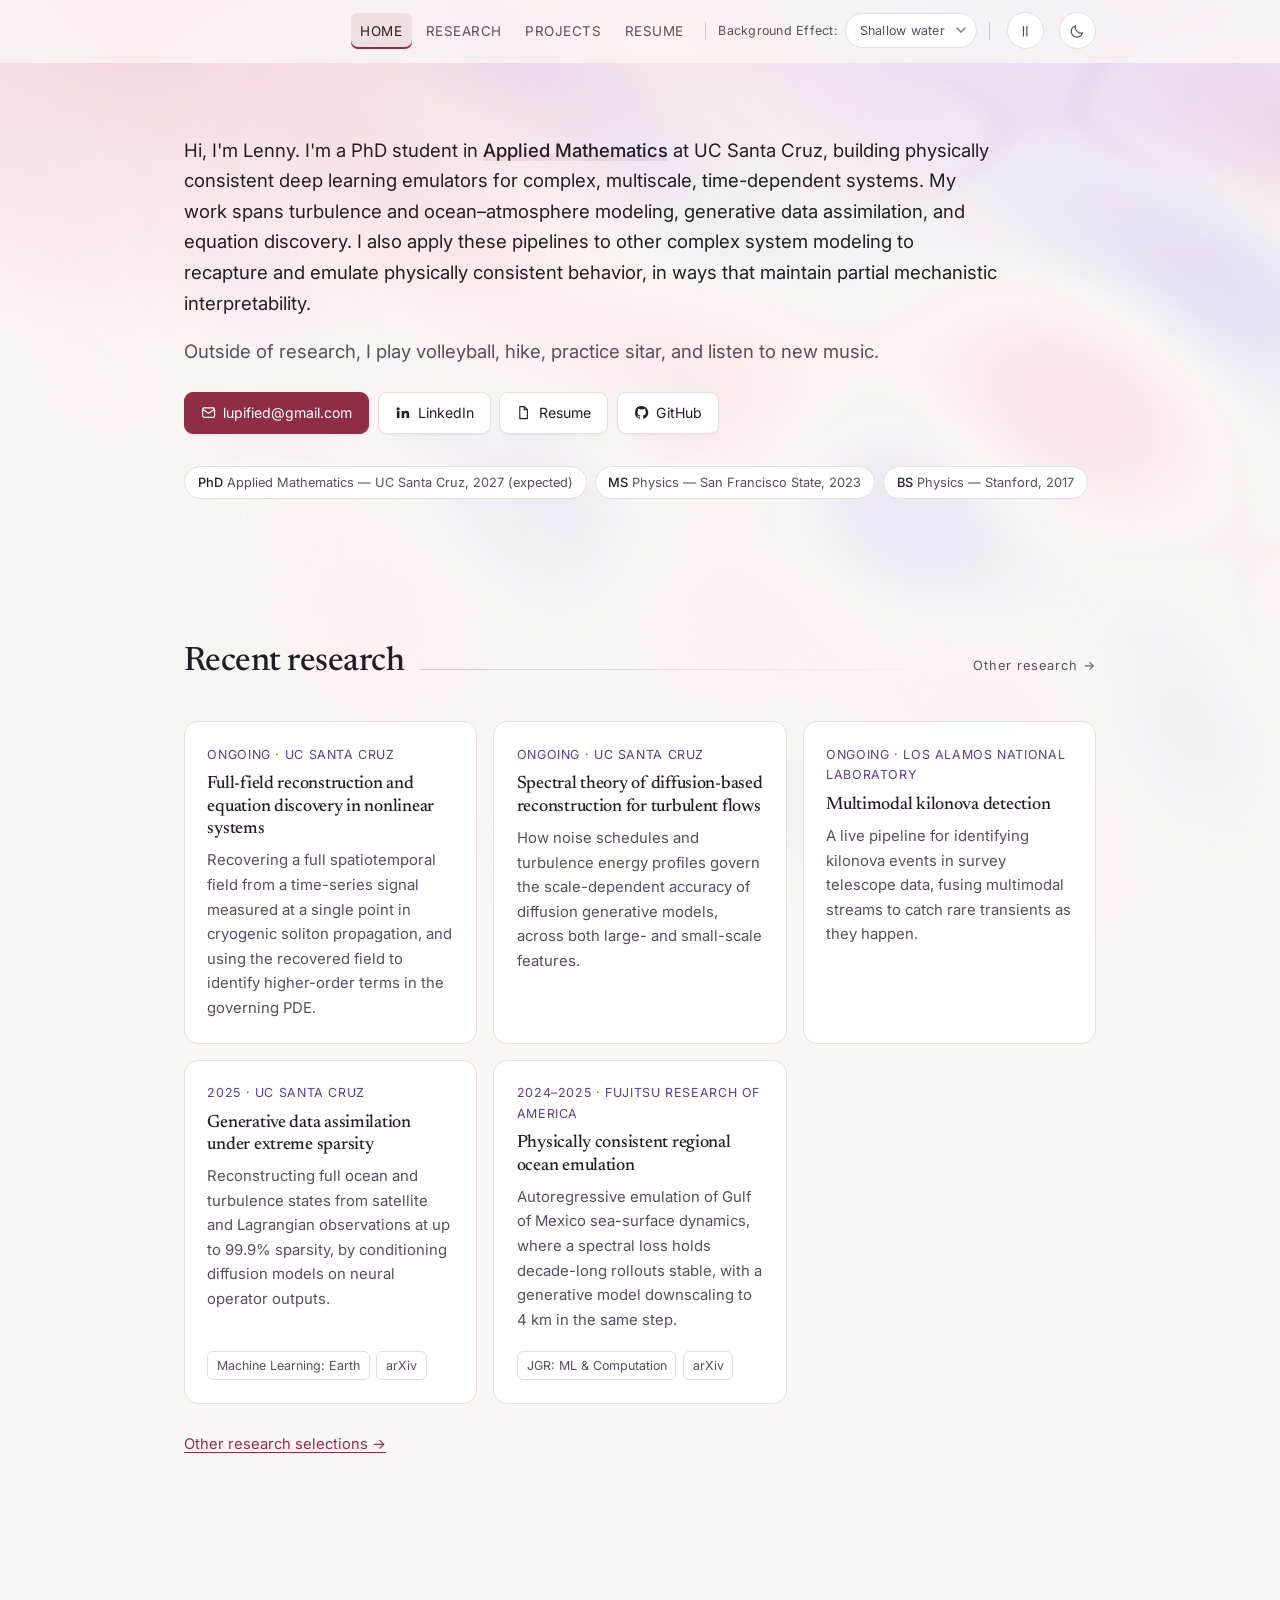
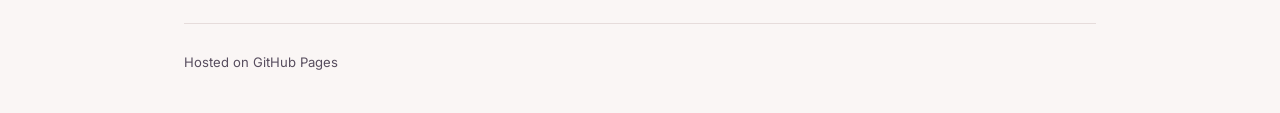
==== commit c50fc4cf: "Refine intro: multiscale systems, recapture and emulate" ====
--- a/index.html
+++ b/index.html
@@ -99,11 +99,11 @@
 
     <p class="lead">
       Hi, I'm Lenny. I'm a PhD student in <strong>Applied Mathematics</strong> at UC Santa Cruz,
-      building physically consistent deep learning emulators for complex, time-dependent systems.
-      My work spans turbulence and ocean&ndash;atmosphere modeling, generative data assimilation,
-      and equation discovery. I also apply these pipelines to other complex system modeling to
-      recapture physically consistent behavior, in ways that maintain partial mechanistic
-      interpretability.
+      building physically consistent deep learning emulators for complex, multiscale,
+      time-dependent systems. My work spans turbulence and ocean&ndash;atmosphere modeling,
+      generative data assimilation, and equation discovery. I also apply these pipelines to
+      other complex system modeling to recapture and emulate physically consistent behavior,
+      in ways that maintain partial mechanistic interpretability.
     </p>
 
     <p class="lead lead--muted">
